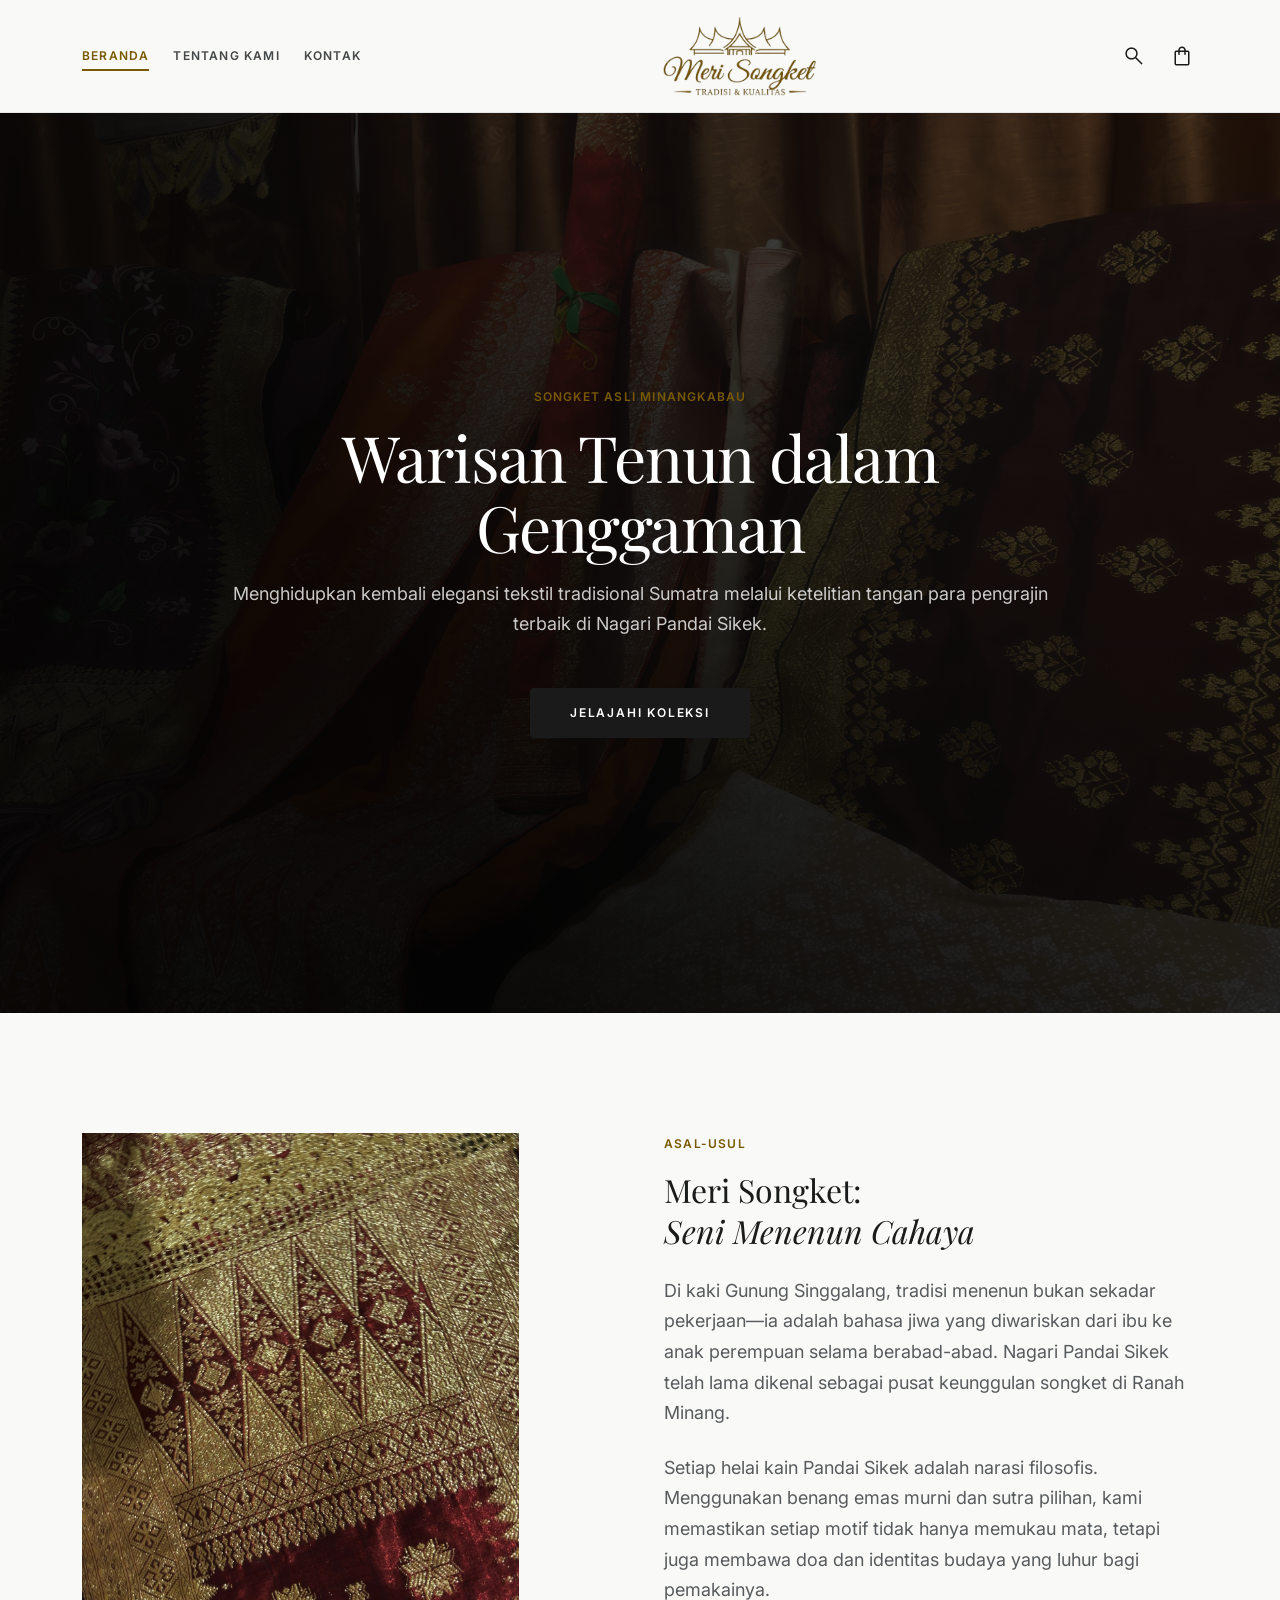
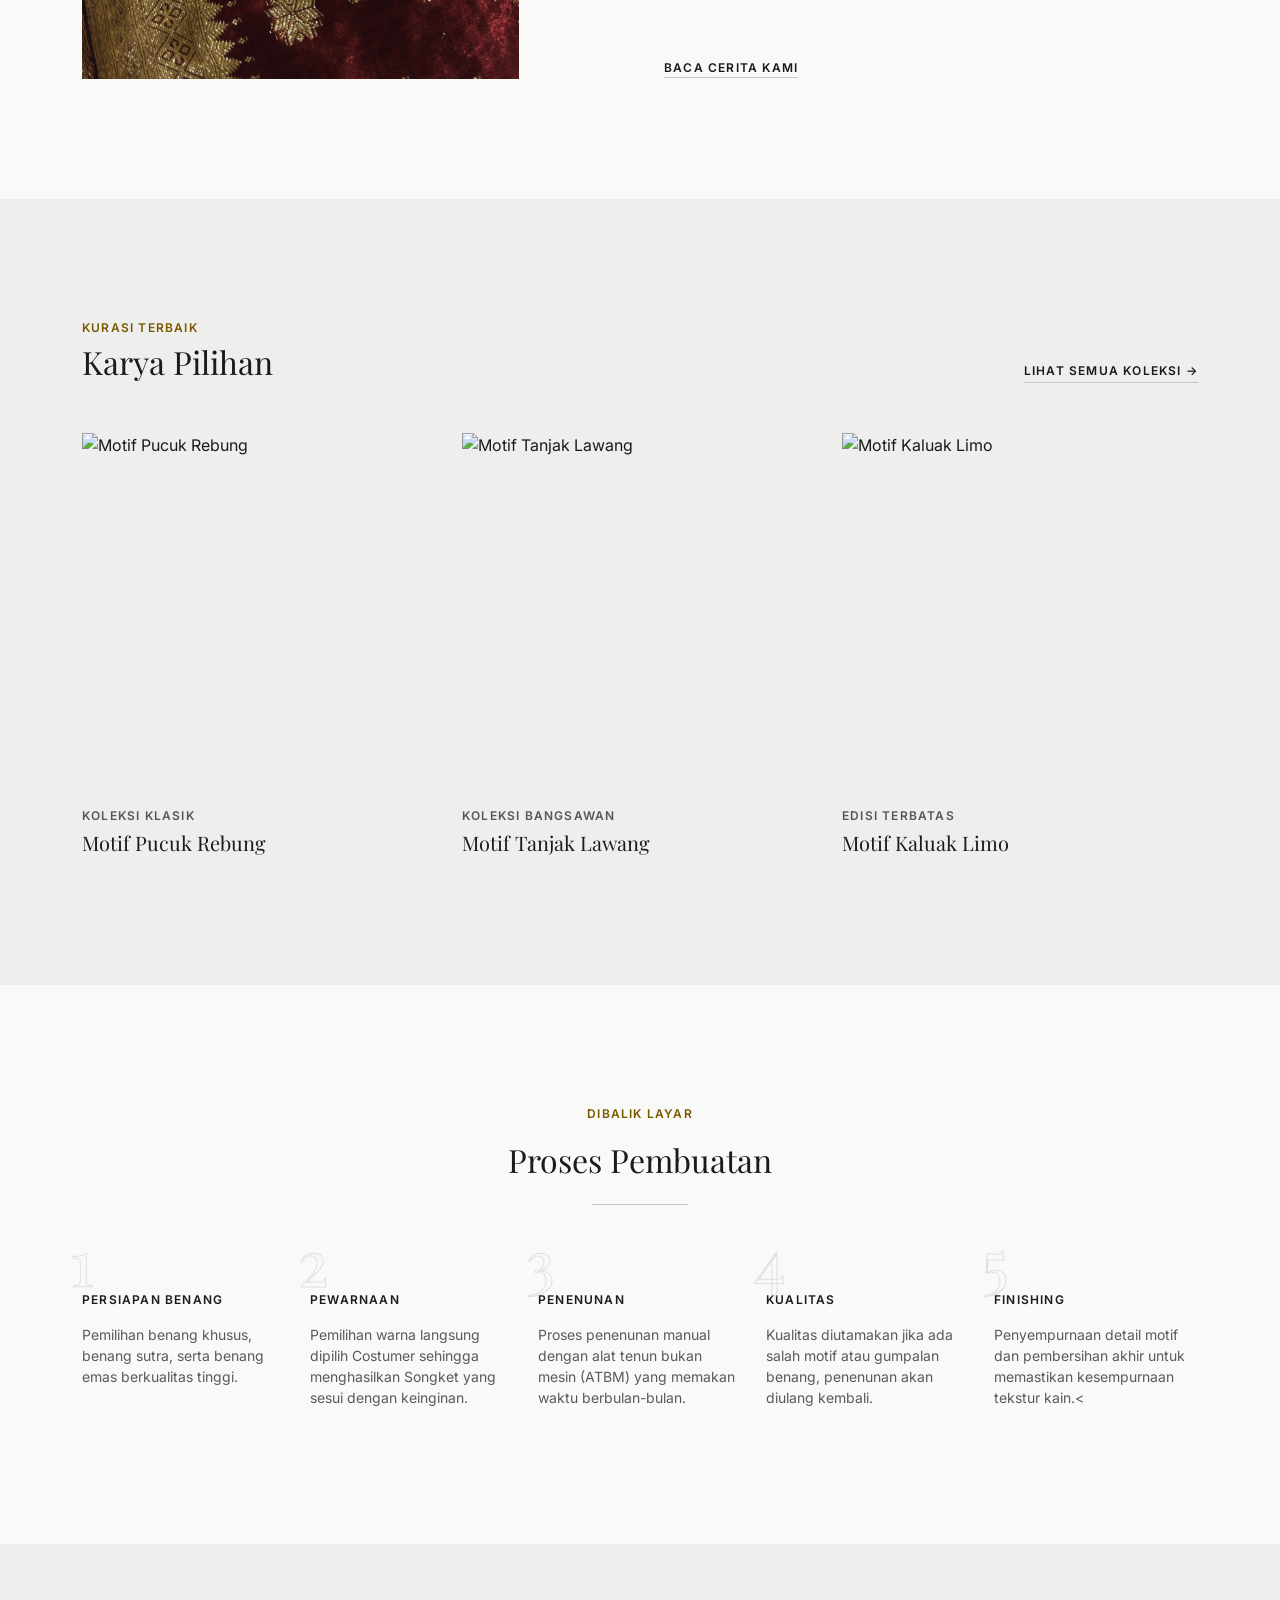
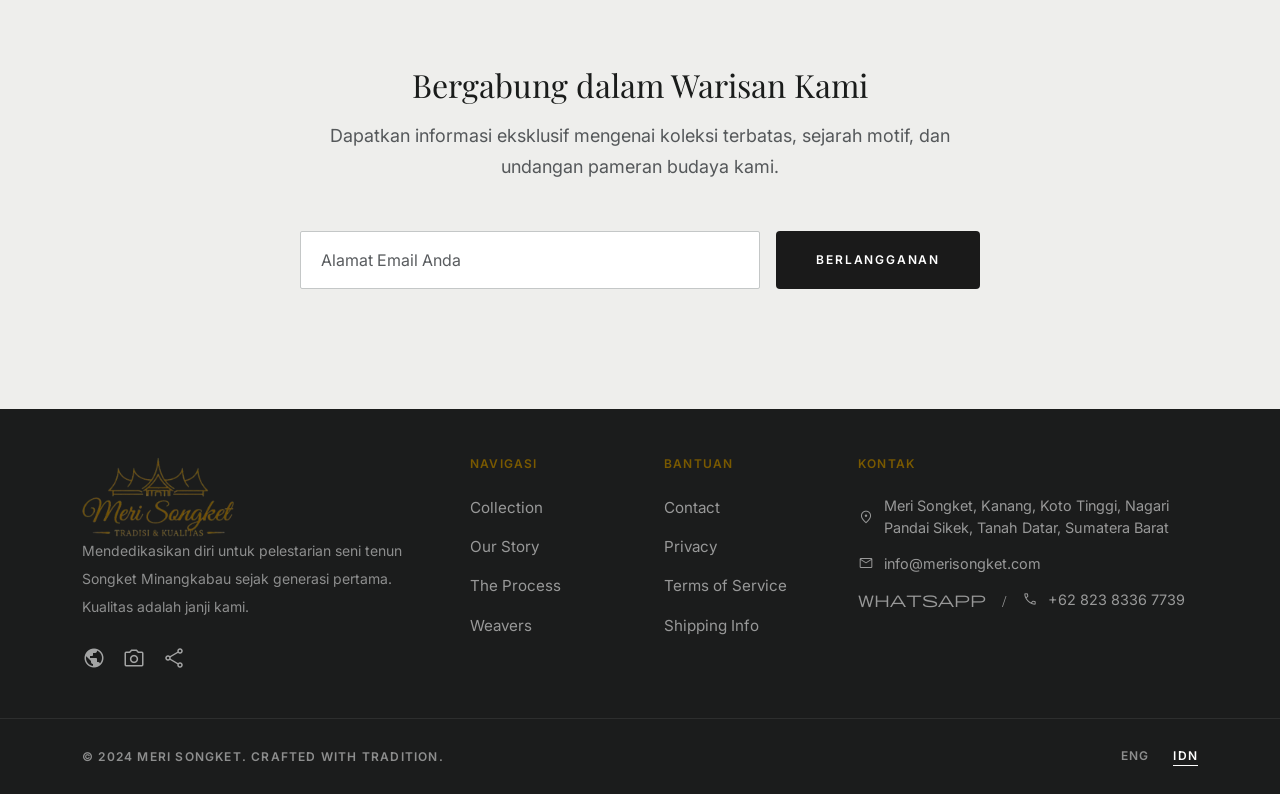
==== index.html @ cd1d25ac "Add files via upload" ====
<!DOCTYPE html>
<html lang="id">
<head>
  <meta charset="utf-8"/>
  <meta content="width=device-width, initial-scale=1.0" name="viewport"/>
  <title>Meri Songket - Dashboard</title>
  <meta name="description" content="Pandai Sikek Heritage - Songket Minangkabau, koleksi tenun tradisional dari Ranah Minang."/>

  <!-- Bootstrap 5 CSS -->
  <link href="https://cdn.jsdelivr.net/npm/bootstrap@5.3.3/dist/css/bootstrap.min.css" rel="stylesheet"/>
  <!-- Google Fonts -->
  <link href="https://fonts.googleapis.com/css2?family=Inter:wght@400;600&family=Playfair+Display:ital,wght@0,400;0,700;1,400&display=swap" rel="stylesheet"/>
  <!-- Material Symbols -->
  <link href="https://fonts.googleapis.com/css2?family=Material+Symbols+Outlined:wght,FILL@100..700,0..1&display=swap" rel="stylesheet"/>
  <!-- Custom CSS -->
  <link href="css/style.css" rel="stylesheet"/>
</head>
<body>

  <!-- ===== TOP APP BAR ===== -->
  <header class="ps-navbar sticky-top">
    <div class="container-xl">
      <nav class="navbar navbar-expand-md px-0">
        <!-- Hamburger + Nav Links -->
        <div class="d-flex align-items-center gap-4">
          <button class="btn btn-icon d-md-none" type="button" data-bs-toggle="offcanvas" data-bs-target="#mobileMenu" aria-label="Buka menu">
            <span class="material-symbols-outlined">menu</span>
          </button>
          <ul class="navbar-nav flex-row gap-4 d-none d-md-flex">
            <li class="nav-item">
              <a class="nav-link ps-nav-active" href="index.html">Beranda</a>
            </li>
            <li class="nav-item">
              <a class="nav-link ps-nav-link" href="tentang_kami.html">Tentang Kami</a>
            </li>
            <li class="nav-item">
              <a class="nav-link ps-nav-link" href="kontak.html">Kontak</a>
            </li>
          </ul>
        </div>

        <!-- Brand (Teks diganti menjadi Logo Gambar) -->
        <a class="navbar-brand ps-brand mx-auto d-flex align-items-center py-2" href="/">
        <img class="ps-logo-img" src="img/meri2.png" alt="Pandai Sikek Heritage"/>
        </a>

        <!-- Action Icons -->
        <div class="d-flex align-items-center gap-3">
          <button type="button" class="btn btn-icon" aria-label="Cari produk">
            <span class="material-symbols-outlined">search</span>
          </button>
          <button type="button" class="btn btn-icon" aria-label="Keranjang belanja">
            <span class="material-symbols-outlined">shopping_bag</span>
          </button>
        </div>
      </nav>
    </div>
  </header>

  <!-- Offcanvas Mobile Menu -->
  <div class="offcanvas offcanvas-start" id="mobileMenu" tabindex="-1">
    <div class="offcanvas-header">
      <h5 class="offcanvas-title ps-brand">MERI SONGKET</h5>
      <button type="button" class="btn-close" data-bs-dismiss="offcanvas" aria-label="Tutup"></button>
    </div>
    <div class="offcanvas-body">
      <ul class="nav flex-column gap-3">
        <li><a class="nav-link ps-nav-active" href="index.html">Beranda</a></li>
        <li><a class="nav-link ps-nav-link" href="tentang_kami.html">Tentang Kami</a></li>
        <li><a class="nav-link ps-nav-link" href="kontak.html">Kontak</a></li>
      </ul>
    </div>
  </div>

  <main>

    <!-- ===== HERO SECTION ===== -->
    <section class="ps-hero d-flex align-items-center justify-content-center">
      <div class="ps-hero__bg">
        <img src="img/foto1.png" alt="Hero Image"/>
        <div class="ps-hero__overlay"></div>
      </div>
      <div class="ps-hero__content text-center px-3">
        <p class="ps-label-caps text-secondary-gold mb-3">Songket Asli Minangkabau</p>
        <h1 class="ps-display text-white">Warisan Tenun dalam Genggaman</h1>
        <p class="ps-body-lg text-white-75 mx-auto mt-3 mb-5">
          Menghidupkan kembali elegansi tekstil tradisional Sumatra melalui ketelitian tangan para pengrajin terbaik di Nagari Pandai Sikek.
        </p>
        <a href="#" class="ps-btn ps-btn--dark">JELAJAHI KOLEKSI</a>
      </div>
    </section>

    <!-- ===== BRAND STORY SECTION ===== -->
    <section class="ps-section">
      <div class="container-xl">
        <div class="row g-5 align-items-center">
          <!-- Image -->
          <div class="col-12 col-md-5">
            <div class="ps-img-zoom">
              <img src="img/foto2.png" alt="Pengrajin Songket"/>
            </div>
          </div>
          <!-- Text -->
          <div class="col-12 col-md-6 offset-md-1">
            <p class="ps-label-caps text-secondary-gold mb-3">ASAL-USUL</p>
            <h2 class="ps-headline mb-4">Meri Songket: <br/><em class="fw-normal fst-italic">Seni Menenun Cahaya</em></h2>
            <p class="ps-body-lg text-muted mb-4">
              Di kaki Gunung Singgalang, tradisi menenun bukan sekadar pekerjaan—ia adalah bahasa jiwa yang diwariskan dari ibu ke anak perempuan selama berabad-abad. Nagari Pandai Sikek telah lama dikenal sebagai pusat keunggulan songket di Ranah Minang.
            </p>
            <p class="ps-body-lg text-muted mb-5">
              Setiap helai kain Pandai Sikek adalah narasi filosofis. Menggunakan benang emas murni dan sutra pilihan, kami memastikan setiap motif tidak hanya memukau mata, tetapi juga membawa doa dan identitas budaya yang luhur bagi pemakainya.
            </p>
            <a href="#" class="ps-link">BACA CERITA KAMI</a>
          </div>
        </div>
      </div>
    </section>

    <!-- ===== FEATURED COLLECTION ===== -->
    <section class="ps-section bg-light-surface">
      <div class="container-xl">
        <div class="d-flex justify-content-between align-items-end mb-5">
          <div>
            <p class="ps-label-caps text-secondary-gold mb-1">KURASI TERBAIK</p>
            <h2 class="ps-headline mb-0">Karya Pilihan</h2>
          </div>
          <a href="#" class="ps-link d-none d-md-inline">LIHAT SEMUA KOLEKSI →</a>
        </div>

        <div class="row g-4">
          <!-- Product Card 1 -->
          <div class="col-12 col-md-4">
            <div class="ps-card">
              <div class="ps-card__img">
                <img src="https://lh3.googleusercontent.com/aida-public/[base64]" alt="Motif Pucuk Rebung"/>
              </div>
              <p class="ps-label-caps text-muted mb-1">KOLEKSI KLASIK</p>
              <h3 class="ps-card__title">Motif Pucuk Rebung</h3>
            </div>
          </div>
          <!-- Product Card 2 -->
          <div class="col-12 col-md-4">
            <div class="ps-card">
              <div class="ps-card__img">
                <img src="https://lh3.googleusercontent.com/aida-public/[base64]" alt="Motif Tanjak Lawang"/>
              </div>
              <p class="ps-label-caps text-muted mb-1">KOLEKSI BANGSAWAN</p>
              <h3 class="ps-card__title">Motif Tanjak Lawang</h3>
            </div>
          </div>
          <!-- Product Card 3 -->
          <div class="col-12 col-md-4">
            <div class="ps-card">
              <div class="ps-card__img">
                <img src="https://lh3.googleusercontent.com/aida-public/[base64]" alt="Motif Kaluak Limo"/>
              </div>
              <p class="ps-label-caps text-muted mb-1">EDISI TERBATAS</p>
              <h3 class="ps-card__title">Motif Kaluak Limo</h3>
            </div>
          </div>
        </div>

        <div class="text-center mt-4 d-md-none">
          <a href="#" class="ps-link">LIHAT SEMUA KOLEKSI →</a>
        </div>
      </div>
    </section>

    <!-- ===== CRAFTSMANSHIP SECTION ===== -->
    <section class="ps-section">
      <div class="container-xl">
        <div class="text-center mb-5 mx-auto" style="max-width:600px">
          <p class="ps-label-caps text-secondary-gold mb-3">DIBALIK LAYAR</p>
          <h2 class="ps-headline">Proses Pembuatan</h2>
          <hr class="ps-divider mx-auto mt-4"/>
        </div>

        <div class="row g-4">
          <div class="col-6 col-md ps-step">
            <span class="ps-step__number">1</span>
            <h4 class="ps-label-caps mb-3">PERSIAPAN BENANG</h4>
            <p class="text-muted small">Pemilihan benang khusus, benang sutra, serta benang emas berkualitas tinggi.</p>
          </div>
          <div class="col-6 col-md ps-step">
            <span class="ps-step__number">2</span>
            <h4 class="ps-label-caps mb-3">PEWARNAAN</h4>
            <p class="text-muted small">Pemilihan warna langsung dipilih Costumer sehingga menghasilkan Songket yang sesui dengan keinginan.</p>
          </div>
          <div class="col-6 col-md ps-step">
            <span class="ps-step__number">3</span>
            <h4 class="ps-label-caps mb-3">PENENUNAN</h4>
            <p class="text-muted small">Proses penenunan manual dengan alat tenun bukan mesin (ATBM) yang memakan waktu berbulan-bulan.</p>
          </div>
          <div class="col-6 col-md ps-step">
            <span class="ps-step__number">4</span>
            <h4 class="ps-label-caps mb-3">KUALITAS</h4>
            <p class="text-muted small">Kualitas diutamakan jika ada salah motif atau gumpalan benang, penenunan akan diulang kembali.</p>
          </div>
          <div class="col-6 col-md ps-step">
            <span class="ps-step__number">5</span>
            <h4 class="ps-label-caps mb-3">FINISHING</h4>
            <p class="text-muted small">Penyempurnaan detail motif dan pembersihan akhir untuk memastikan kesempurnaan tekstur kain.<</p>
          </div>
        </div>
      </div>
    </section>

    <!-- ===== NEWSLETTER CTA ===== -->
    <section class="ps-section bg-light-surface">
      <div class="container-xl">
        <div class="text-center mx-auto" style="max-width:680px">
          <h2 class="ps-headline mb-3">Bergabung dalam Warisan Kami</h2>
          <p class="ps-body-lg text-muted mb-5">Dapatkan informasi eksklusif mengenai koleksi terbatas, sejarah motif, dan undangan pameran budaya kami.</p>
          <form class="d-flex flex-column flex-md-row gap-3" id="newsletterForm" novalidate>
            <input class="form-control ps-input flex-grow-1" type="email" name="email" placeholder="Alamat Email Anda" aria-label="Alamat Email Anda" required />
            <button class="ps-btn ps-btn--dark flex-shrink-0" id="subscribeBtn" type="submit">BERLANGGANAN</button>
          </form>
        </div>
      </div>
    </section>

  </main>

  <!-- ===== FOOTER ===== -->
  <footer class="ps-footer">
    <div class="container-xl py-5">
      <div class="row g-5">
        <!-- Brand -->
        <div class="col-12 col-md-4">
        <a class="navbar-brand ps-brand mx-auto d-flex align-items-center" href="/">
        <img src="img/meri2.png" alt="Pandai Sikek Heritage" style="height: 80px; width: auto; object-fit: contain;"/>
        </a>
          <p class="text-white-50 small mb-4 lh-lg">
            Mendedikasikan diri untuk pelestarian seni tenun Songket Minangkabau sejak generasi pertama. Kualitas adalah janji kami.
          </p>
          <div class="d-flex gap-3">
            <a href="#" class="ps-footer-icon"><span class="material-symbols-outlined">public</span></a>
            <a href="#" class="ps-footer-icon"><span class="material-symbols-outlined">photo_camera</span></a>
            <a href="#" class="ps-footer-icon"><span class="material-symbols-outlined">share</span></a>
          </div>
        </div>
        <!-- Navigation -->
        <div class="col-6 col-md-2">
          <h4 class="ps-label-caps text-secondary-gold mb-4">NAVIGASI</h4>
          <ul class="list-unstyled ps-footer-links">
            <li><a href="#">Collection</a></li>
            <li><a href="#">Our Story</a></li>
            <li><a href="#">The Process</a></li>
            <li><a href="#">Weavers</a></li>
          </ul>
        </div>
        <!-- Support -->
        <div class="col-6 col-md-2">
          <h4 class="ps-label-caps text-secondary-gold mb-4">BANTUAN</h4>
          <ul class="list-unstyled ps-footer-links">
            <li><a href="#">Contact</a></li>
            <li><a href="#">Privacy</a></li>
            <li><a href="#">Terms of Service</a></li>
            <li><a href="#">Shipping Info</a></li>
          </ul>
        </div>
        <!-- Contact -->
        <div class="col-12 col-md-4">
          <h4 class="ps-label-caps text-secondary-gold mb-4">KONTAK</h4>
          <ul class="list-unstyled ps-footer-contact">
            <li>
              <span class="material-symbols-outlined">location_on</span>
              Meri Songket, Kanang, Koto Tinggi, Nagari Pandai Sikek, Tanah Datar, Sumatera Barat
            </li>
            <li>
              <span class="material-symbols-outlined">mail</span>
              info@merisongket.com
            </li>
            <li>
              <span class="material-symbols-outlined">WhatsApp / Call</span>
              +62 823 8336 7739
            </li>
          </ul>
        </div>
      </div>
    </div>

    <!-- Footer Bottom -->
    <div class="ps-footer__bottom">
      <div class="container-xl d-flex flex-column flex-md-row justify-content-between align-items-center gap-3">
        <p class="ps-label-caps text-white-50 mb-0">© 2024 MERI SONGKET. CRAFTED WITH TRADITION.</p>
        <div class="d-flex gap-4">
          <a class="ps-label-caps text-white-50 text-decoration-none" href="#">ENG</a>
          <a class="ps-label-caps text-white border-bottom border-white text-decoration-none" href="#">IDN</a>
        </div>
      </div>
    </div>
  </footer>

  <!-- Bootstrap 5 JS -->
  <script src="https://cdn.jsdelivr.net/npm/bootstrap@5.3.3/dist/js/bootstrap.bundle.min.js"></script>
  <!-- Custom JS -->
  <script src="js/main.js"></script>
</body>
</html>
---- css/style.css ----
/* ==========================================================
   PANDAI SIKEK HERITAGE — Custom Stylesheet (Bootstrap 5)
   ========================================================== */

/* ── CSS Custom Properties ── */
:root {
  --ps-primary:           #1a1a1a;
  --ps-secondary-gold:    #795900;
  --ps-gold-light:        #ecc165;
  --ps-surface:           #f9f9f7;
  --ps-surface-container: #eeeeec;
  --ps-on-surface:        #1a1c1b;
  --ps-muted:             #444748;
  --ps-outline:           #747878;
  --ps-outline-variant:   #c4c7c7;
  --ps-footer-bg:         #1b1c1c;

  --ps-font-display:  'Playfair Display', serif;
  --ps-font-body:     'Inter', sans-serif;

  --ps-section-py:    7.5rem;   /* ~120px */
  --ps-section-py-sm: 4rem;     /* ~64px  */
}

/* ── Material Symbols ── */
.material-symbols-outlined {
  font-variation-settings: 'FILL' 0, 'wght' 300, 'GRAD' 0, 'opsz' 24;
  vertical-align: middle;
}

/* ── Base ── */
body {
  font-family: var(--ps-font-body);
  background-color: var(--ps-surface);
  color: var(--ps-on-surface);
  -webkit-font-smoothing: antialiased;
}

/* ── Utility Colors ── */
.text-secondary-gold { color: var(--ps-secondary-gold) !important; }
.bg-light-surface    { background-color: var(--ps-surface-container) !important; }

/* ── Typography Scales ── */
.ps-display {
  font-family: var(--ps-font-display);
  font-size: clamp(2.25rem, 7vw, 4rem);
  line-height: 1.1;
  letter-spacing: -0.02em;
  font-weight: 400;
}

.ps-headline {
  font-family: var(--ps-font-display);
  font-size: clamp(1.5rem, 3vw, 2rem);
  line-height: 1.3;
  font-weight: 400;
}

.ps-body-lg {
  font-size: 1.125rem;
  line-height: 1.7;
}

.ps-label-caps {
  font-family: var(--ps-font-body);
  font-size: 0.75rem;
  letter-spacing: 0.1em;
  font-weight: 600;
  text-transform: uppercase;
}

/* ── Navbar ── */
.ps-navbar {
  background: rgba(249, 249, 247, 0.92);
  backdrop-filter: blur(12px);
  -webkit-backdrop-filter: blur(12px);
  border-bottom: 1px solid rgba(196, 199, 199, 0.35);
  z-index: 1030;
}

.ps-navbar .navbar {
  min-height: 5rem;
  height: auto;
}

.ps-logo-img {
  width: auto;
  object-fit: contain;
  height: 80px; /* Ukuran Desktop disesuaikan agar header tidak tinggi */
  transition: height 0.3s ease;
}

@media (max-width: 767.98px) {
  .ps-logo-img {
    height: 40px; /* Ukuran Mobile */
  }
}

.ps-brand {
  font-family: var(--ps-font-display);
  font-size: 1.5rem;
  letter-spacing: 0.2em;
  color: var(--ps-primary);
  text-decoration: none;
}

.ps-nav-link {
  font-family: var(--ps-font-body);
  font-size: 0.75rem;
  letter-spacing: 0.1em;
  font-weight: 600;
  text-transform: uppercase;
  color: var(--ps-muted) !important;
  transition: color 0.3s;
  padding-left: 0 !important;
  padding-right: 0 !important;
}

.ps-nav-link:hover { color: var(--ps-primary) !important; }

.ps-nav-active {
  font-family: var(--ps-font-body);
  font-size: 0.75rem;
  letter-spacing: 0.1em;
  font-weight: 600;
  text-transform: uppercase;
  color: var(--ps-secondary-gold) !important;
  border-bottom: 2px solid var(--ps-secondary-gold);
  padding-bottom: 4px;
  padding-left: 0 !important;
  padding-right: 0 !important;
}

/* ── Icon Button ── */
.btn-icon {
  background: none;
  border: none;
  color: var(--ps-primary);
  padding: 4px;
  transition: color 0.3s;
  display: inline-flex;
  align-items: center;
}
.btn-icon:hover { color: var(--ps-secondary-gold); }

/* ── Hero ── */
.ps-hero {
  position: relative;
  min-height: 100vh;
  overflow: hidden;
}

.ps-hero__bg {
  position: absolute;
  inset: 0;
  z-index: 0;
}

.ps-hero__bg img {
  width: 100%;
  height: 100%;
  object-fit: cover;
}

.ps-hero__overlay {
  position: absolute;
  inset: 0;
  background: linear-gradient(to bottom, rgba(0,0,0,0.38) 0%, rgba(0,0,0,0.62) 100%);
}

.ps-hero__content {
  position: relative;
  z-index: 1;
  max-width: 860px;
  animation: fadeUp 0.9s ease both;
}

.text-white-75 { color: rgba(255,255,255,0.78) !important; }

@keyframes fadeUp {
  from { opacity: 0; transform: translateY(28px); }
  to   { opacity: 1; transform: translateY(0);    }
}

/* ── Buttons ── */
.ps-btn {
  display: inline-block;
  padding: 1rem 2.5rem;
  font-family: var(--ps-font-body);
  font-size: 0.75rem;
  font-weight: 600;
  letter-spacing: 0.15em;
  text-transform: uppercase;
  text-decoration: none;
  border: none;
  cursor: pointer;
  transition: background-color 0.45s, color 0.45s;
  border-radius: 4px;
}

.ps-btn--dark {
  background-color: var(--ps-primary);
  color: #fff;
}
.ps-btn--dark:hover {
  background-color: var(--ps-secondary-gold);
  color: #fff;
}

/* ── Section Spacing ── */
.ps-section {
  padding-top: var(--ps-section-py);
  padding-bottom: var(--ps-section-py);
}

@media (max-width: 767.98px) {
  .ps-section {
    padding-top: var(--ps-section-py-sm);
    padding-bottom: var(--ps-section-py-sm);
  }
}

/* ── Zoom Image ── */
.ps-img-zoom {
  aspect-ratio: 4/5;
  overflow: hidden;
}
.ps-img-zoom img {
  width: 100%;
  height: 100%;
  object-fit: cover;
  transition: transform 0.7s ease;
}
.ps-img-zoom:hover img { transform: scale(1.06); }

/* ── Link ── */
.ps-link {
  font-family: var(--ps-font-body);
  font-size: 0.75rem;
  font-weight: 600;
  letter-spacing: 0.1em;
  text-transform: uppercase;
  color: var(--ps-primary);
  text-decoration: none;
  border-bottom: 1px solid var(--ps-outline-variant);
  padding-bottom: 2px;
  transition: border-color 0.3s;
}
.ps-link:hover {
  color: var(--ps-secondary-gold);
  border-color: var(--ps-secondary-gold);
}

/* ── Product Card ── */
.ps-card {
  cursor: pointer;
}

.ps-card__img {
  aspect-ratio: 1/1;
  overflow: hidden;
  background-color: var(--ps-surface-container);
  margin-bottom: 1.25rem;
  position: relative;
}

.ps-card__img img {
  width: 100%;
  height: 100%;
  object-fit: cover;
  transition: transform 0.7s ease;
}

.ps-card:hover .ps-card__img img { transform: scale(1.1); }

.ps-card__title {
  font-family: var(--ps-font-display);
  font-size: 1.25rem;
  font-weight: 400;
  line-height: 1.4;
  transition: color 0.3s;
}
.ps-card:hover .ps-card__title { color: var(--ps-secondary-gold); }

/* ── Divider ── */
.ps-divider {
  width: 6rem;
  height: 1px;
  background: var(--ps-outline-variant);
  border: none;
  opacity: 1;
}

/* ── Craftsmanship Steps ── */
.ps-step {
  position: relative;
  padding-top: 2.5rem;
}

.ps-step__number {
  position: absolute;
  top: -1.5rem;
  left: 0;
  font-family: var(--ps-font-display);
  font-size: 4rem;
  line-height: 1;
  color: transparent;
  -webkit-text-stroke: 1px rgba(196, 199, 199, 0.5);
  user-select: none;
  pointer-events: none;
}

/* ── Newsletter Input ── */
.ps-input {
  border: 1px solid var(--ps-outline-variant);
  border-radius: 2px;
  padding: 1rem 1.25rem;
  font-family: var(--ps-font-body);
  font-size: 1rem;
  background: #fff;
  color: var(--ps-on-surface);
  transition: border-color 0.3s;
}
.ps-input:focus {
  outline: none;
  border-color: var(--ps-primary);
  box-shadow: none;
}

/* ── Footer ── */
.ps-footer {
  background-color: var(--ps-footer-bg);
  color: rgba(255,255,255,0.85);
}

.ps-footer .ps-brand {
  color: rgba(255,255,255,0.9);
}

.ps-footer-links {
  display: flex;
  flex-direction: column;
  gap: 0.9rem;
}
.ps-footer-links a {
  font-family: var(--ps-font-body);
  font-size: 0.95rem;
  color: rgba(255,255,255,0.55);
  text-decoration: none;
  transition: color 0.3s;
}
.ps-footer-links a:hover { color: rgba(255,255,255,0.95); }

.ps-footer-contact {
  display: flex;
  flex-direction: column;
  gap: 0.9rem;
}
.ps-footer-contact li {
  font-size: 0.9rem;
  color: rgba(255,255,255,0.55);
  display: flex;
  align-items: center;
  gap: 0.6rem;
}
.ps-footer-contact .material-symbols-outlined { font-size: 1rem; }

.ps-footer-icon {
  color: rgba(255,255,255,0.6);
  text-decoration: none;
  transition: color 0.3s;
}
.ps-footer-icon:hover { color: var(--ps-gold-light); }

.ps-footer__bottom {
  border-top: 1px solid rgba(255,255,255,0.08);
  padding: 1.75rem 0;
}

/* ── Tambahan Efek Foto Maestro Penenun ── */
.filter-grayscale {
  filter: grayscale(100%);
  transition: filter 0.5s cubic-bezier(0.16, 1, 0.3, 1);
}
.ps-card:hover .filter-grayscale {
  filter: grayscale(0%);
}

.hover-bg-gold:hover {
  background-color: var(--ps-secondary-gold) !important;
  border-color: var(--ps-secondary-gold) !important;
}

/* ── Gaya Kustom Formulir Minimalis ── */
.ps-form-input {
  background-color: transparent !important;
  border: none !important;
  border-bottom: 1px solid var(--ps-border-color, #c4c7c7) !important;
  border-radius: 0 !important;
  padding-left: 0 !important;
  padding-right: 0 !important;
  color: var(--ps-primary, #000000) !important;
  font-family: 'Inter', sans-serif;
  transition: border-color 0.3s ease;
}

.ps-form-input:focus {
  outline: none !important;
  box-shadow: none !important;
  border-bottom-color: var(--ps-primary, #000000) !important;
}

/* ── Efek Kustom Peta Efek Visual ── */
.backdrop-blur {
  backdrop-filter: blur(8px);
  -webkit-backdrop-filter: blur(8px);
}

.hover-text-gold:hover {
  color: var(--ps-secondary-gold, #795900) !important;
  border-bottom-color: var(--ps-secondary-gold, #795900) !important;
}

/* Memastikan gambar memenuhi kontainer absolut */
.inset-0 {
  top: 0;
  right: 0;
  bottom: 0;
  left: 0;
}
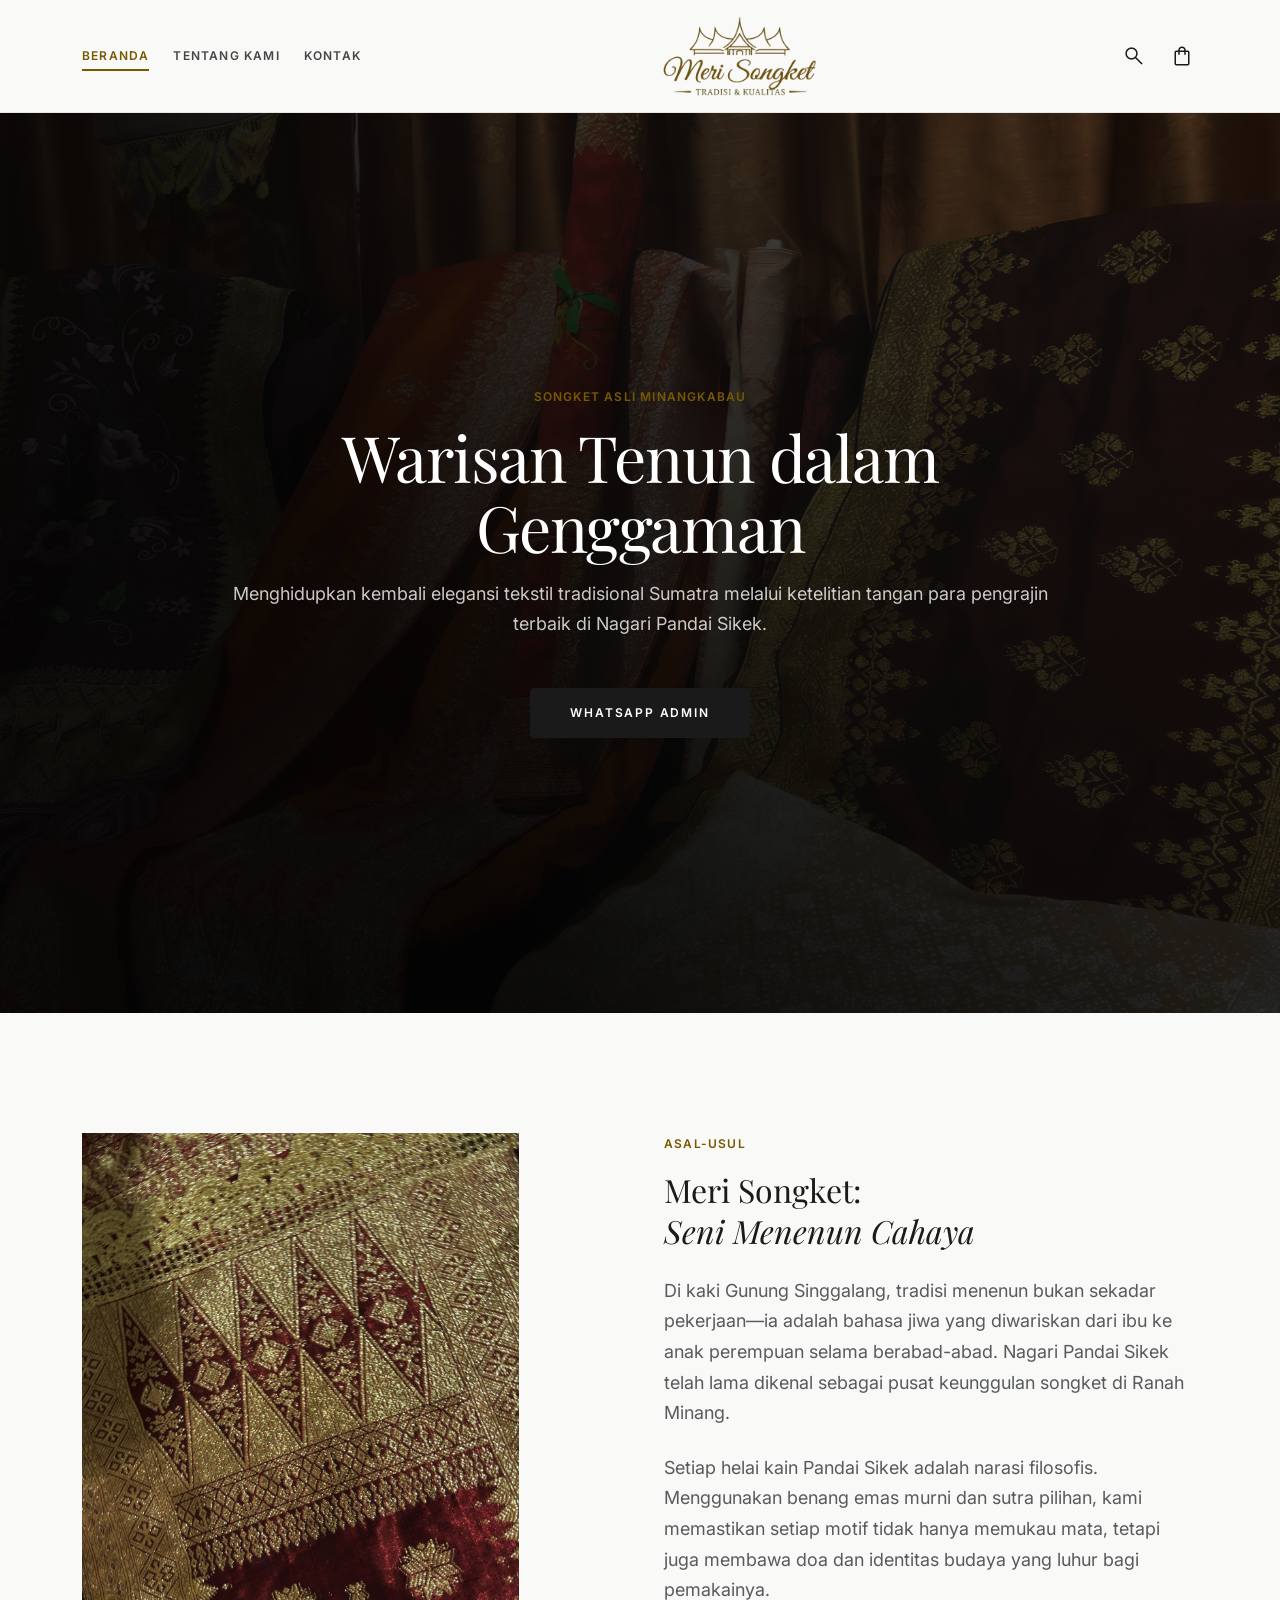
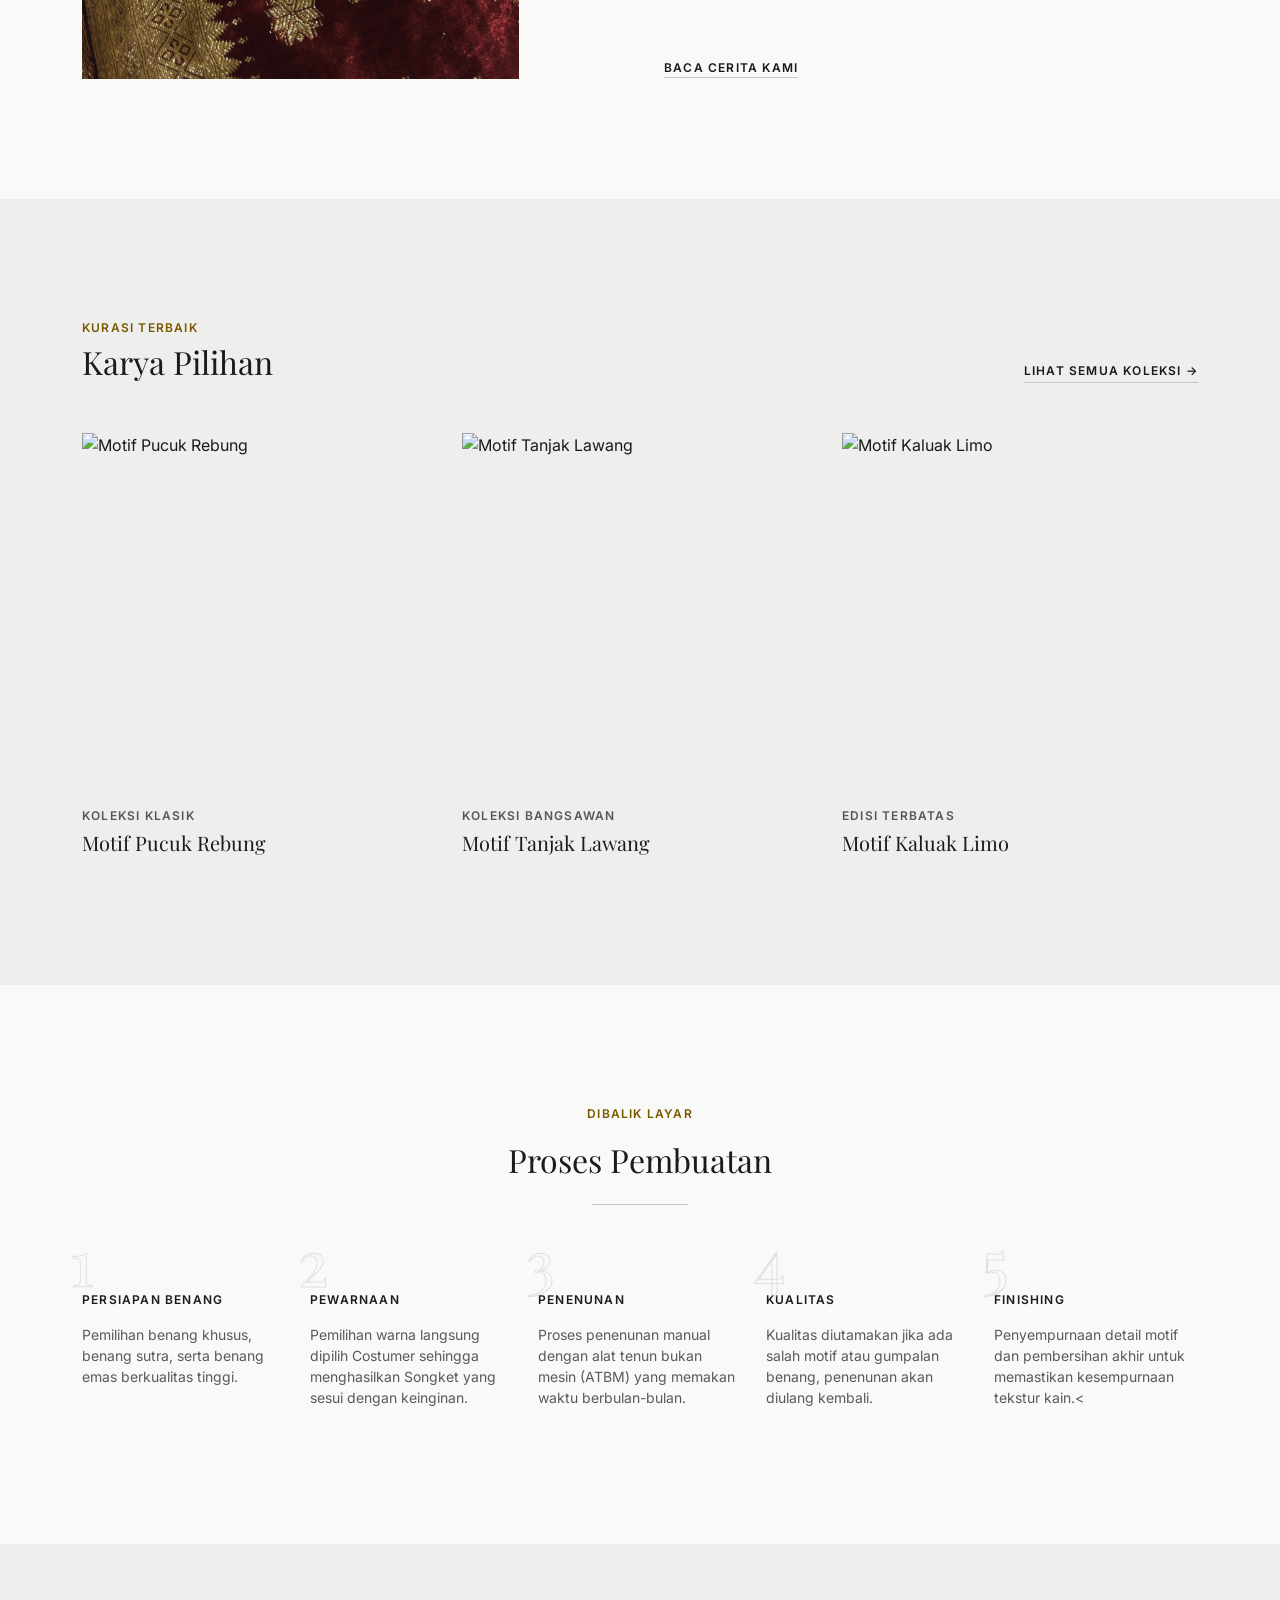
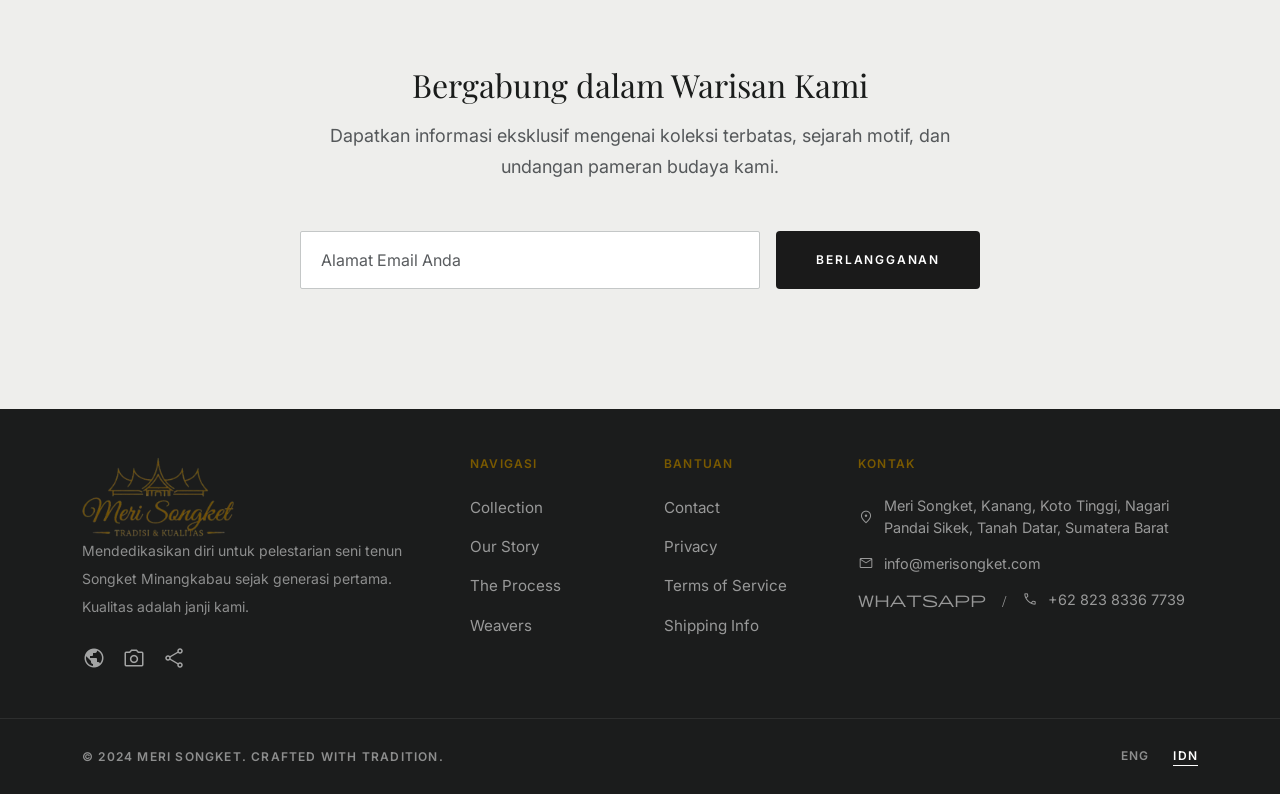
==== commit 3b838e54: "Update index.html" ====
--- a/index.html
+++ b/index.html
@@ -86,7 +86,7 @@
         <p class="ps-body-lg text-white-75 mx-auto mt-3 mb-5">
           Menghidupkan kembali elegansi tekstil tradisional Sumatra melalui ketelitian tangan para pengrajin terbaik di Nagari Pandai Sikek.
         </p>
-        <a href="#" class="ps-btn ps-btn--dark">JELAJAHI KOLEKSI</a>
+        <a href="https://wa.me/6282383367739" class="ps-btn ps-btn--dark">WhatsApp Admin</a>
       </div>
     </section>
 
@@ -297,4 +297,4 @@
   <!-- Custom JS -->
   <script src="js/main.js"></script>
 </body>
-</html>+</html>
